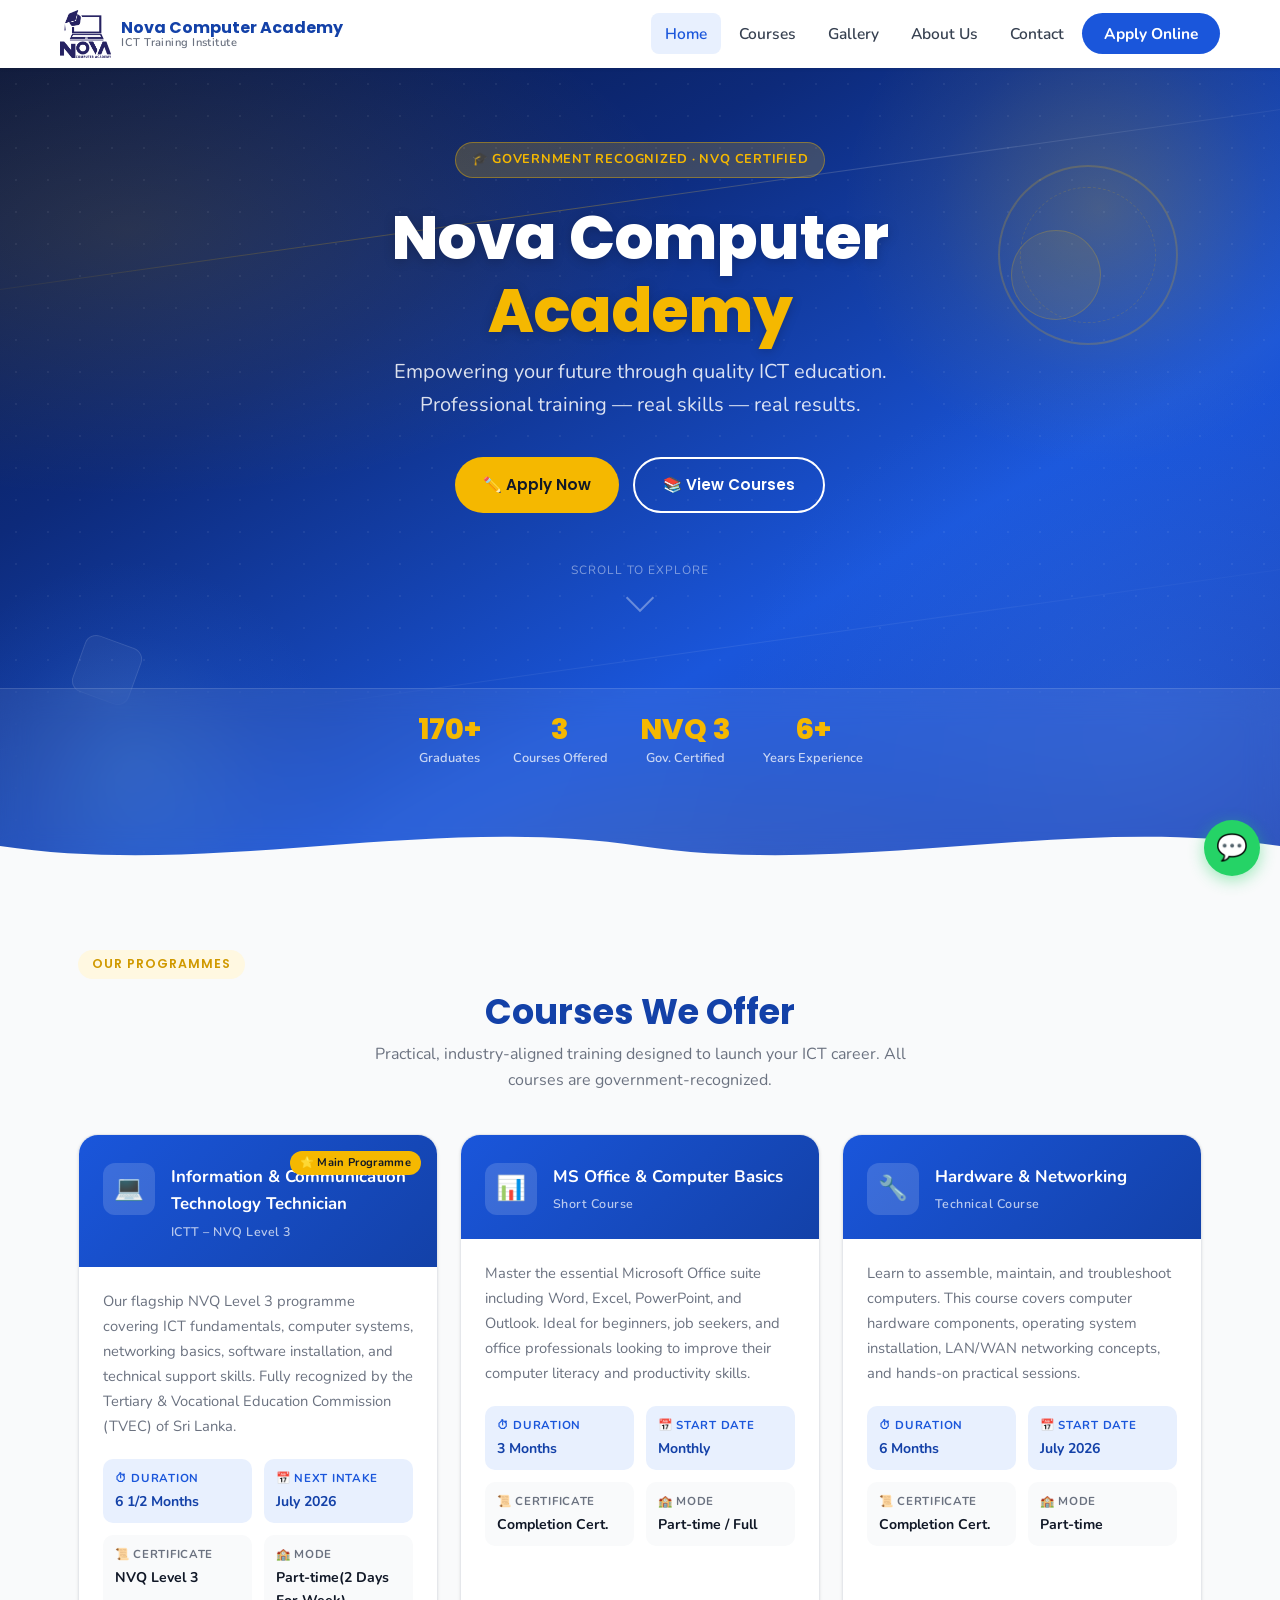
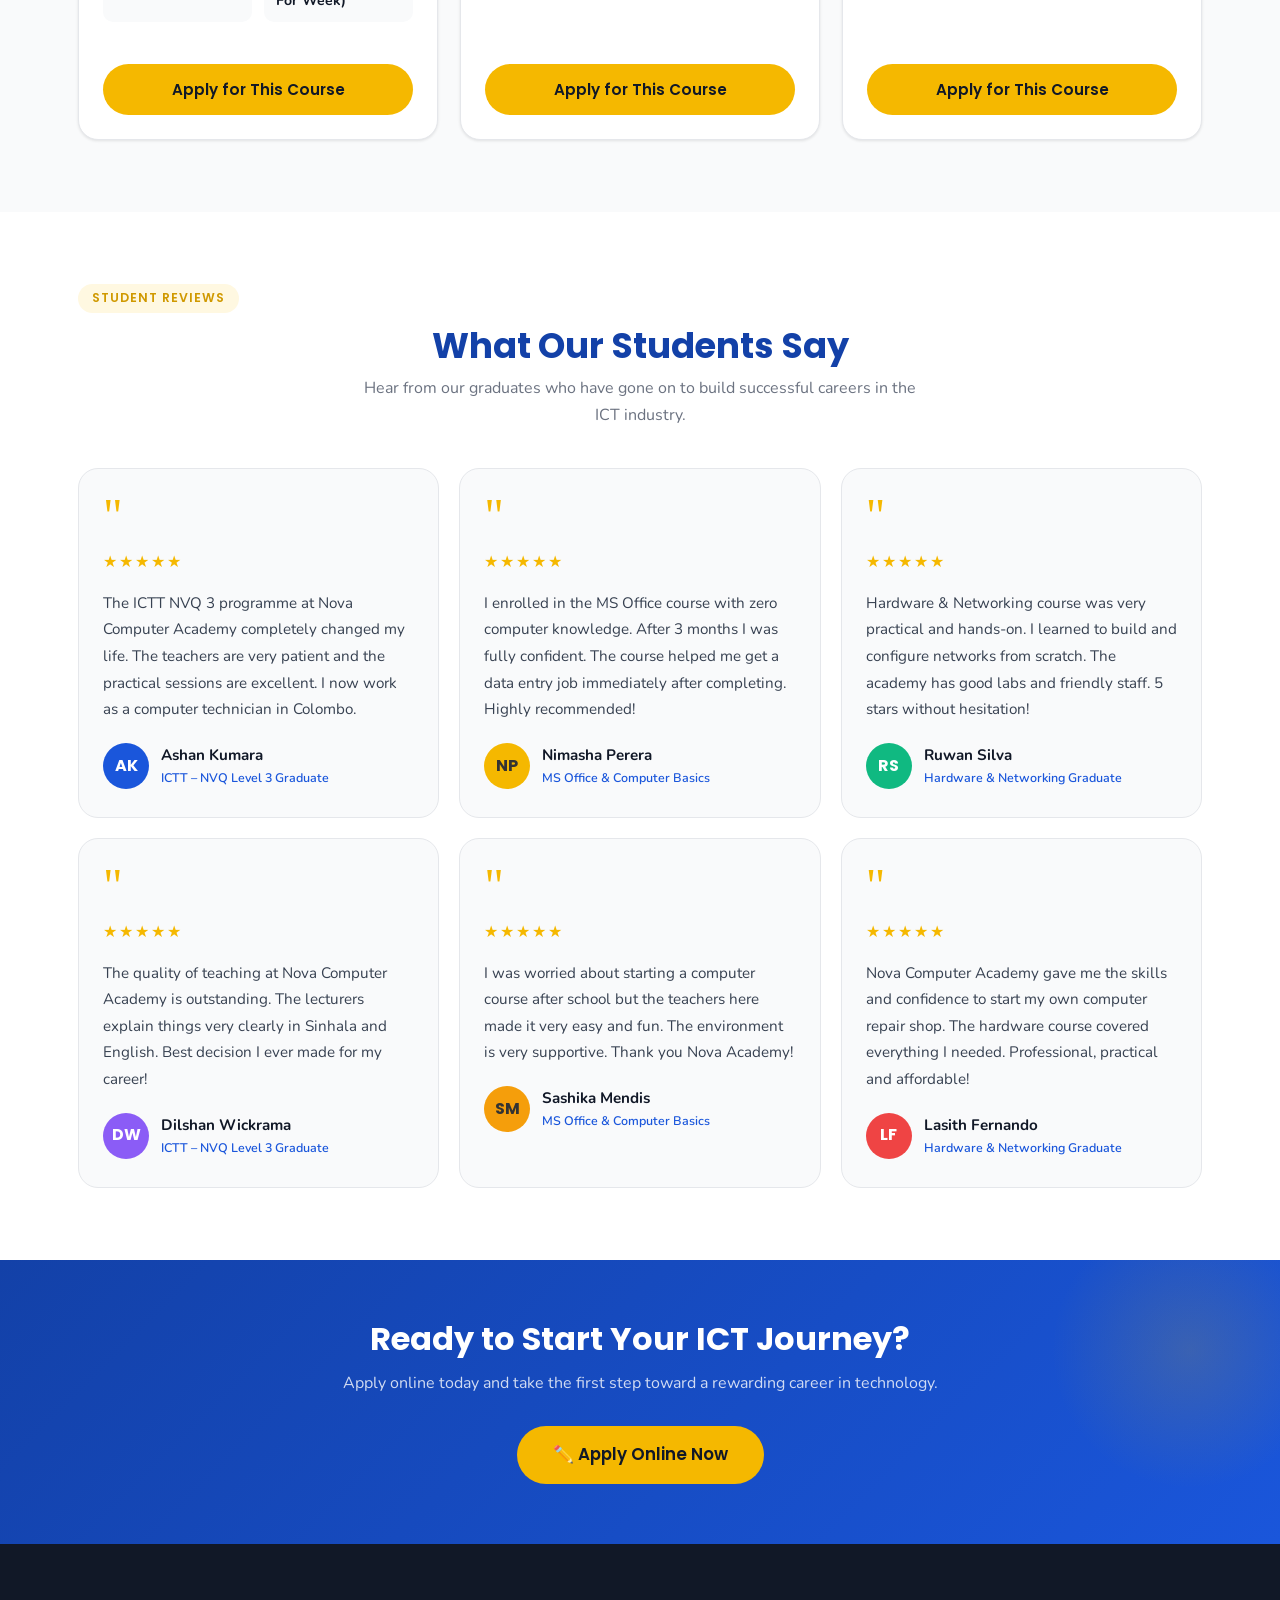
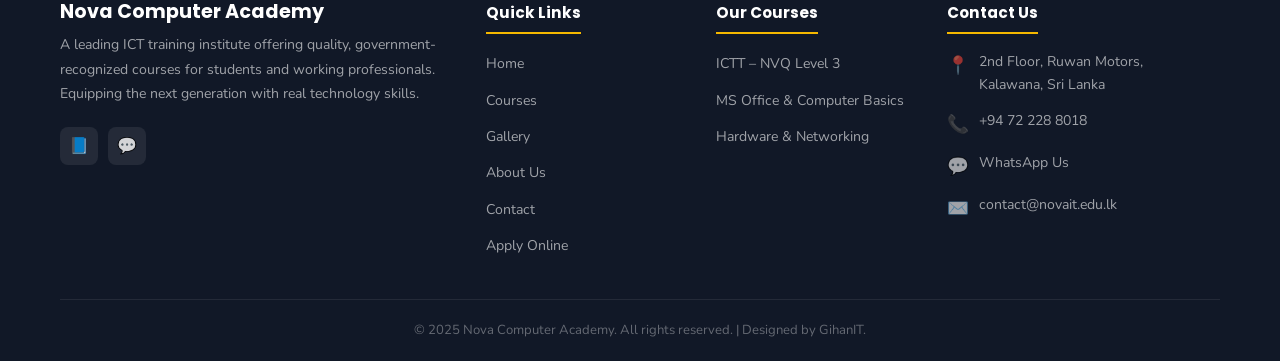
==== index.html @ f2027b59 "initial commit" ====
<!DOCTYPE html>
<html lang="en">
<head>
  <meta charset="UTF-8" />
  <meta name="viewport" content="width=device-width, initial-scale=1.0" />
  <meta name="description" content="Nova Computer Academy – ICT Training Institute in Sri Lanka. NVQ Level 3 ICTT, Hardware & Networking, MS Office courses." />
  <title>Nova Computer Academy | ICT Training Institute</title>
  <link rel="stylesheet" href="css/style.css" />
  <!-- ========== FAVICON — paste inside <head> of all pages ========== -->

<!-- Standard favicon -->
<link rel="icon" type="image/x-icon"        href="images/favicon.ico" />
<link rel="icon" type="image/png" sizes="16x16"  href="images/favicon-16x16.png" />
<link rel="icon" type="image/png" sizes="32x32"  href="images/favicon-32x32.png" />
<link rel="icon" type="image/png" sizes="48x48"  href="images/favicon-48x48.png" />

<!-- Apple devices (iPhone / iPad) -->
<link rel="apple-touch-icon" sizes="180x180" href="images/apple-touch-icon.png" />

<!-- Android / PWA -->
<link rel="icon" type="image/png" sizes="192x192" href="images/icon-192.png" />
<link rel="icon" type="image/png" sizes="512x512" href="images/icon-512.png" />

<!-- Browser tab color (matches your navy blue) -->
<meta name="theme-color" content="#1e2a6e" />

<!-- ================================================================ -->
</head>
<body>

  <!-- ==================== NAVBAR ==================== -->
  <nav class="navbar">
    <div class="nav-inner">
      <!-- LOGO -->
      <a href="index.html" class="nav-logo">
<img src="images/Nova_Logo.png" alt="Nova Computer Academy" style="height:48px; width:auto;" />
        <div class="nav-logo-text">
          <span>Nova Computer Academy</span>
          <span>ICT Training Institute</span>
        </div>
      </a>

      <!-- Hamburger -->
      <button class="nav-toggle" aria-label="Toggle navigation">
        <span></span>
        <span></span>
        <span></span>
      </button>

      <!-- Menu -->
      <ul class="nav-menu">
        <li><a href="index.html">Home</a></li>
        <li><a href="index.html#courses">Courses</a></li>
        <li><a href="gallery.html">Gallery</a></li>
        <li><a href="about.html">About Us</a></li>
        <li><a href="contact.html">Contact</a></li>
        <li><a href="apply.html" class="nav-apply">Apply Online</a></li>
      </ul>
    </div>
  </nav>

  <!-- ==================== HERO ==================== -->
  <section class="hero">
    <!-- Background layers -->
    <div class="hero-bg"></div>
    <div class="hero-overlay"></div>

    <!-- Decorative floating shapes -->
    <div class="hero-shape hero-shape-1"></div>
    <div class="hero-shape hero-shape-2"></div>
    <div class="hero-shape hero-shape-3"></div>

    <div style="width:100%; position:relative; z-index:2;">
      <div class="container">
        <div class="hero-content">
          <div class="hero-badge">🎓 Government Recognized · NVQ Certified</div>

          <h1 class="hero-title">
            Nova Computer<br><span>Academy</span>
          </h1>

          <p class="hero-tagline">
            Empowering your future through quality ICT education.<br>
            Professional training — real skills — real results.
          </p>

          <div class="hero-actions">
            <a href="apply.html" class="btn btn-primary">
              ✏️ Apply Now
            </a>
            <a href="#courses" class="btn btn-outline">
              📚 View Courses
            </a>
          </div>

          <!-- Scroll hint -->
          <div class="hero-scroll-hint">
            <span>Scroll to explore</span>
            <div class="hero-scroll-arrow"></div>
          </div>
        </div>
      </div>

      <!-- Stats Bar -->
      <div class="hero-stats">
        <div class="hero-stat">
          <span class="hero-stat-num">170+</span>
          <span class="hero-stat-label">Graduates</span>
        </div>
        <div class="hero-stat">
          <span class="hero-stat-num">3</span>
          <span class="hero-stat-label">Courses Offered</span>
        </div>
        <div class="hero-stat">
          <span class="hero-stat-num">NVQ 3</span>
          <span class="hero-stat-label">Gov. Certified</span>
        </div>
        <div class="hero-stat">
          <span class="hero-stat-num">6+</span>
          <span class="hero-stat-label">Years Experience</span>
        </div>
      </div>
    </div>

    <!-- Wave divider at bottom -->
    <div class="hero-wave">
      <svg viewBox="0 0 1440 64" preserveAspectRatio="none" xmlns="http://www.w3.org/2000/svg">
        <path d="M0,32 C240,64 480,0 720,32 C960,64 1200,0 1440,32 L1440,64 L0,64 Z" fill="#f9fafb"/>
      </svg>
    </div>
  </section>

  <!-- ==================== COURSES ==================== -->
  <section class="courses" id="courses">
    <div class="container">
      <div class="section-label">Our Programmes</div>
      <h2 class="section-title">Courses We Offer</h2>
      <p class="section-subtitle">
        Practical, industry-aligned training designed to launch your ICT career. All courses are government-recognized.
      </p>

      <div class="course-grid">

        <!-- Course 1: ICTT NVQ 3 (Main Programme) -->
        <div class="course-card fade-in">
          <div class="course-card-header">
            <div class="course-icon">💻</div>
            <div>
              <div class="course-card-title">Information & Communication Technology Technician</div>
              <div class="course-card-code">ICTT – NVQ Level 3</div>
            </div>
            <div class="course-badge">⭐ Main Programme</div>
          </div>
          <div class="course-card-body">
            <p class="course-description">
              Our flagship NVQ Level 3 programme covering ICT fundamentals, computer systems, networking basics, software installation, and technical support skills. Fully recognized by the Tertiary &amp; Vocational Education Commission (TVEC) of Sri Lanka.
            </p>
            <div class="course-meta">
              <div class="course-meta-item highlight">
                <span class="course-meta-label">⏱ Duration</span>
                <span class="course-meta-value">6 1/2 Months</span>
              </div>
              <div class="course-meta-item highlight">
                <span class="course-meta-label">📅 Next Intake</span>
                <span class="course-meta-value">July 2026</span>
                <!-- EDIT: Update with your actual next intake date -->
              </div>
              <div class="course-meta-item">
                <span class="course-meta-label">📜 Certificate</span>
                <span class="course-meta-value">NVQ Level 3</span>
              </div>
              <div class="course-meta-item">
                <span class="course-meta-label">🏫 Mode</span>
                <span class="course-meta-value">Part-time(2 Days For Week)</span>
              </div>
            </div>
          </div>
          <div class="course-card-footer">
            <a href="apply.html" class="btn btn-primary">Apply for This Course</a>
          </div>
        </div>

        <!-- Course 2: MS Office / Computer Basics -->
        <div class="course-card fade-in">
          <div class="course-card-header">
            <div class="course-icon">📊</div>
            <div>
              <div class="course-card-title">MS Office & Computer Basics</div>
              <div class="course-card-code">Short Course</div>
            </div>
          </div>
          <div class="course-card-body">
            <p class="course-description">
              Master the essential Microsoft Office suite including Word, Excel, PowerPoint, and Outlook. Ideal for beginners, job seekers, and office professionals looking to improve their computer literacy and productivity skills.
            </p>
            <div class="course-meta">
              <div class="course-meta-item highlight">
                <span class="course-meta-label">⏱ Duration</span>
                <span class="course-meta-value">3 Months</span>
              </div>
              <div class="course-meta-item highlight">
                <span class="course-meta-label">📅 Start Date</span>
                <span class="course-meta-value">Monthly</span>
                <!-- EDIT: Update with your actual start dates -->
              </div>
              <div class="course-meta-item">
                <span class="course-meta-label">📜 Certificate</span>
                <span class="course-meta-value">Completion Cert.</span>
              </div>
              <div class="course-meta-item">
                <span class="course-meta-label">🏫 Mode</span>
                <span class="course-meta-value">Part-time / Full</span>
              </div>
            </div>
          </div>
          <div class="course-card-footer">
            <a href="apply.html" class="btn btn-primary">Apply for This Course</a>
          </div>
        </div>

        <!-- Course 3: Hardware & Networking -->
        <div class="course-card fade-in">
          <div class="course-card-header">
            <div class="course-icon">🔧</div>
            <div>
              <div class="course-card-title">Hardware & Networking</div>
              <div class="course-card-code">Technical Course</div>
            </div>
          </div>
          <div class="course-card-body">
            <p class="course-description">
              Learn to assemble, maintain, and troubleshoot computers. This course covers computer hardware components, operating system installation, LAN/WAN networking concepts, and hands-on practical sessions.
            </p>
            <div class="course-meta">
              <div class="course-meta-item highlight">
                <span class="course-meta-label">⏱ Duration</span>
                <span class="course-meta-value">6 Months</span>
              </div>
              <div class="course-meta-item highlight">
                <span class="course-meta-label">📅 Start Date</span>
                <span class="course-meta-value">July 2026</span>
                <!-- EDIT: Update with your actual start date -->
              </div>
              <div class="course-meta-item">
                <span class="course-meta-label">📜 Certificate</span>
                <span class="course-meta-value">Completion Cert.</span>
              </div>
              <div class="course-meta-item">
                <span class="course-meta-label">🏫 Mode</span>
                <span class="course-meta-value">Part-time</span>
              </div>
            </div>
          </div>
          <div class="course-card-footer">
            <a href="apply.html" class="btn btn-primary">Apply for This Course</a>
          </div>
        </div>

      </div><!-- /.course-grid -->
    </div>
  </section>

  <!-- ==================== REVIEWS ==================== -->
  <section class="reviews" id="reviews">
    <div class="container">
      <div class="section-label">Student Reviews</div>
      <h2 class="section-title">What Our Students Say</h2>
      <p class="section-subtitle">
        Hear from our graduates who have gone on to build successful careers in the ICT industry.
      </p>

      <div class="reviews-grid">

        <div class="review-card fade-in">
          <div class="review-quote">"</div>
          <div class="review-stars">★★★★★</div>
          <p class="review-text">
            The ICTT NVQ 3 programme at Nova Computer Academy completely changed my life. The teachers are very patient and the practical sessions are excellent. I now work as a computer technician in Colombo.
          </p>
          <div class="review-author">
            <div class="review-avatar">AK</div>
            <div>
              <div class="review-name">Ashan Kumara</div>
              <div class="review-course">ICTT – NVQ Level 3 Graduate</div>
            </div>
          </div>
        </div>

        <div class="review-card fade-in">
          <div class="review-quote">"</div>
          <div class="review-stars">★★★★★</div>
          <p class="review-text">
            I enrolled in the MS Office course with zero computer knowledge. After 3 months I was fully confident. The course helped me get a data entry job immediately after completing. Highly recommended!
          </p>
          <div class="review-author">
            <div class="review-avatar" style="background:var(--yellow);color:#333;">NP</div>
            <div>
              <div class="review-name">Nimasha Perera</div>
              <div class="review-course">MS Office & Computer Basics</div>
            </div>
          </div>
        </div>

        <div class="review-card fade-in">
          <div class="review-quote">"</div>
          <div class="review-stars">★★★★★</div>
          <p class="review-text">
            Hardware & Networking course was very practical and hands-on. I learned to build and configure networks from scratch. The academy has good labs and friendly staff. 5 stars without hesitation!
          </p>
          <div class="review-author">
            <div class="review-avatar" style="background:#10b981;">RS</div>
            <div>
              <div class="review-name">Ruwan Silva</div>
              <div class="review-course">Hardware & Networking Graduate</div>
            </div>
          </div>
        </div>

        <div class="review-card fade-in">
          <div class="review-quote">"</div>
          <div class="review-stars">★★★★★</div>
          <p class="review-text">
            The quality of teaching at Nova Computer Academy is outstanding. The lecturers explain things very clearly in Sinhala and English. Best decision I ever made for my career!
          </p>
          <div class="review-author">
            <div class="review-avatar" style="background:#8b5cf6;">DW</div>
            <div>
              <div class="review-name">Dilshan Wickrama</div>
              <div class="review-course">ICTT – NVQ Level 3 Graduate</div>
            </div>
          </div>
        </div>

        <div class="review-card fade-in">
          <div class="review-quote">"</div>
          <div class="review-stars">★★★★★</div>
          <p class="review-text">
            I was worried about starting a computer course after school but the teachers here made it very easy and fun. The environment is very supportive. Thank you Nova Academy!
          </p>
          <div class="review-author">
            <div class="review-avatar" style="background:#f59e0b;color:#333;">SM</div>
            <div>
              <div class="review-name">Sashika Mendis</div>
              <div class="review-course">MS Office & Computer Basics</div>
            </div>
          </div>
        </div>

        <div class="review-card fade-in">
          <div class="review-quote">"</div>
          <div class="review-stars">★★★★★</div>
          <p class="review-text">
            Nova Computer Academy gave me the skills and confidence to start my own computer repair shop. The hardware course covered everything I needed. Professional, practical and affordable!
          </p>
          <div class="review-author">
            <div class="review-avatar" style="background:#ef4444;">LF</div>
            <div>
              <div class="review-name">Lasith Fernando</div>
              <div class="review-course">Hardware & Networking Graduate</div>
            </div>
          </div>
        </div>

      </div><!-- /.reviews-grid -->
    </div>
  </section>

  <!-- ==================== CTA BANNER ==================== -->
  <section class="cta-banner">
    <div class="container">
      <h2>Ready to Start Your ICT Journey?</h2>
      <p>Apply online today and take the first step toward a rewarding career in technology.</p>
      <a href="apply.html" class="btn btn-primary" style="font-size:1.05rem; padding: 15px 36px;">
        ✏️ Apply Online Now
      </a>
    </div>
  </section>

  <!-- ==================== FOOTER ==================== -->
  <footer class="footer">
    <div class="footer-grid">

      <!-- Brand -->
      <div class="footer-brand">
        <h3>Nova Computer Academy</h3>
        <p>
          A leading ICT training institute offering quality, government-recognized courses for students and working professionals.
          Equipping the next generation with real technology skills.
        </p>
        <!-- EDIT: Add your actual social media links below -->
        <div class="footer-social">
          <a href="https://web.facebook.com/profile.php?id=100064031377372" title="Facebook">📘</a>
          <a href="https://wa.me/94722288018" title="WhatsApp">💬</a>
        </div>
      </div>

      <!-- Quick Links -->
      <div class="footer-col">
        <h4>Quick Links</h4>
        <ul>
          <li><a href="index.html">Home</a></li>
          <li><a href="index.html#courses">Courses</a></li>
          <li><a href="gallery.html">Gallery</a></li>
          <li><a href="about.html">About Us</a></li>
          <li><a href="contact.html">Contact</a></li>
          <li><a href="apply.html">Apply Online</a></li>
        </ul>
      </div>

      <!-- Courses -->
      <div class="footer-col">
        <h4>Our Courses</h4>
        <ul>
          <li><a href="index.html#courses">ICTT – NVQ Level 3</a></li>
          <li><a href="index.html#courses">MS Office & Computer Basics</a></li>
          <li><a href="index.html#courses">Hardware & Networking</a></li>
        </ul>
      </div>

      <!-- Contact -->
      <div class="footer-col">
        <h4>Contact Us</h4>
        <!-- EDIT: Replace all contact details below with your real info -->
        <div class="footer-contact-item">
          <span>📍</span>
          <span>2nd Floor, Ruwan Motors,<br>Kalawana, Sri Lanka <!-- EDIT ADDRESS --></span>
        </div>
        <div class="footer-contact-item">
          <span>📞</span>
          <a href="tel:+94722288018">+94 72 228 8018</a> <!-- EDIT PHONE -->
        </div>
        <div class="footer-contact-item">
          <span>💬</span>
          <a href="https://wa.me/94722288018" target="_blank">WhatsApp Us</a> <!-- EDIT WA NUMBER -->
        </div>
        <div class="footer-contact-item">
          <span>✉️</span>
          <a href="mailto:contact@novait.edu.lk">contact@novait.edu.lk</a>
        </div>
      </div>

    </div>

    <div class="footer-bottom">
      <p>© 2025 Nova Computer Academy. All rights reserved. | Designed by GihanIT.</p>
    </div>
  </footer>

  <!-- ==================== FLOATING BUTTONS ==================== -->
  <!-- EDIT: Replace 94XXXXXXXXX with your WhatsApp number (no +, no spaces) -->
  <a href="https://wa.me/94722288018?text=Hello%2C%20I%20want%20to%20enquire%20about%20your%20courses." 
     class="whatsapp-float" target="_blank" title="Chat on WhatsApp">💬</a>

  <button class="back-to-top" title="Back to top">▲</button>

  <script src="js/main.js"></script>
</body>
</html>
---- css/style.css ----
/* ============================================================
   Nova Computer Academy - Main Stylesheet
   Mobile-First | Blue + Yellow Theme
   ============================================================ */

/* ---------- Google Fonts ---------- */
@import url('https://fonts.googleapis.com/css2?family=Poppins:wght@300;400;500;600;700;800&family=Nunito:wght@400;600;700&display=swap');

/* ---------- CSS Variables ---------- */
:root {
  --blue:        #1a56db;
  --blue-dark:   #1341a8;
  --blue-light:  #e8f0fe;
  --yellow:      #f5b800;
  --yellow-dark: #d09900;
  --yellow-light:#fff8e1;
  --white:       #ffffff;
  --gray-50:     #f9fafb;
  --gray-100:    #f3f4f6;
  --gray-200:    #e5e7eb;
  --gray-500:    #6b7280;
  --gray-700:    #374151;
  --gray-900:    #111827;
  --shadow-sm:   0 1px 3px rgba(0,0,0,0.10);
  --shadow-md:   0 4px 16px rgba(0,0,0,0.12);
  --shadow-lg:   0 8px 32px rgba(0,0,0,0.16);
  --radius:      12px;
  --radius-lg:   20px;
  --transition:  0.25s ease;
}

/* ---------- Reset & Base ---------- */
*, *::before, *::after { box-sizing: border-box; margin: 0; padding: 0; }

html { scroll-behavior: smooth; font-size: 16px; }

body {
  font-family: 'Nunito', sans-serif;
  color: var(--gray-900);
  background: var(--white);
  line-height: 1.65;
  overflow-x: hidden;
}

h1, h2, h3, h4, h5 {
  font-family: 'Poppins', sans-serif;
  line-height: 1.2;
  font-weight: 700;
}

a { text-decoration: none; color: inherit; }
img { max-width: 100%; display: block; }
ul { list-style: none; }
button, input, select, textarea { font-family: inherit; }

/* ---------- Utility Classes ---------- */
.container {
  width: 100%;
  max-width: 1160px;
  margin: 0 auto;
  padding: 0 18px;
}

.section-title {
  font-size: clamp(1.5rem, 4vw, 2.2rem);
  color: var(--blue-dark);
  margin-bottom: 8px;
  text-align: center;
}

.section-subtitle {
  color: var(--gray-500);
  font-size: 1rem;
  text-align: center;
  margin-bottom: 40px;
  max-width: 560px;
  margin-left: auto;
  margin-right: auto;
}

.section-label {
  display: inline-block;
  background: var(--yellow-light);
  color: var(--yellow-dark);
  font-family: 'Poppins', sans-serif;
  font-weight: 600;
  font-size: 0.78rem;
  letter-spacing: 0.08em;
  text-transform: uppercase;
  padding: 4px 14px;
  border-radius: 50px;
  margin-bottom: 12px;
}

.btn {
  display: inline-flex;
  align-items: center;
  gap: 8px;
  padding: 13px 28px;
  border-radius: 50px;
  font-family: 'Poppins', sans-serif;
  font-weight: 600;
  font-size: 0.95rem;
  cursor: pointer;
  border: none;
  transition: all var(--transition);
  text-align: center;
}

.btn-primary {
  background: var(--yellow);
  color: var(--gray-900);
}
.btn-primary:hover {
  background: var(--yellow-dark);
  transform: translateY(-2px);
  box-shadow: 0 6px 20px rgba(245,184,0,0.4);
}

.btn-outline {
  background: transparent;
  color: var(--white);
  border: 2px solid var(--white);
}
.btn-outline:hover {
  background: var(--white);
  color: var(--blue);
  transform: translateY(-2px);
}

.btn-blue {
  background: var(--blue);
  color: var(--white);
}
.btn-blue:hover {
  background: var(--blue-dark);
  transform: translateY(-2px);
  box-shadow: 0 6px 20px rgba(26,86,219,0.35);
}

/* ---------- NAVBAR ---------- */
.navbar {
  position: sticky;
  top: 0;
  z-index: 1000;
  background: var(--white);
  box-shadow: var(--shadow-sm);
  padding: 0 18px;
}

.nav-inner {
  max-width: 1160px;
  margin: 0 auto;
  display: flex;
  align-items: center;
  justify-content: space-between;
  height: 68px;
}

.nav-logo {
  display: flex;
  align-items: center;
  gap: 10px;
}

.nav-logo-icon {
  width: 44px;
  height: 44px;
  background: var(--blue);
  border-radius: 10px;
  display: flex;
  align-items: center;
  justify-content: center;
  font-family: 'Poppins', sans-serif;
  font-weight: 800;
  font-size: 1.1rem;
  color: var(--yellow);
  flex-shrink: 0;
  /* Replace with: <img src="images/logo.png" alt="Logo"> */
}

.nav-logo-text {
  display: flex;
  flex-direction: column;
  line-height: 1.1;
}

.nav-logo-text span:first-child {
  font-family: 'Poppins', sans-serif;
  font-weight: 700;
  font-size: 1rem;
  color: var(--blue-dark);
}

.nav-logo-text span:last-child {
  font-size: 0.7rem;
  color: var(--gray-500);
  font-weight: 600;
  letter-spacing: 0.04em;
}

/* Hamburger */
.nav-toggle {
  display: flex;
  flex-direction: column;
  gap: 5px;
  cursor: pointer;
  background: none;
  border: none;
  padding: 4px;
}

.nav-toggle span {
  display: block;
  width: 26px;
  height: 3px;
  background: var(--blue);
  border-radius: 3px;
  transition: all var(--transition);
}

.nav-toggle.active span:nth-child(1) { transform: translateY(8px) rotate(45deg); }
.nav-toggle.active span:nth-child(2) { opacity: 0; }
.nav-toggle.active span:nth-child(3) { transform: translateY(-8px) rotate(-45deg); }

/* Nav Menu */
.nav-menu {
  display: none;
  flex-direction: column;
  background: var(--white);
  position: absolute;
  top: 68px;
  left: 0; right: 0;
  border-top: 3px solid var(--yellow);
  padding: 16px 18px 24px;
  box-shadow: var(--shadow-md);
  gap: 4px;
}

.nav-menu.open { display: flex; }

.nav-menu a {
  padding: 10px 14px;
  border-radius: 8px;
  font-weight: 600;
  color: var(--gray-700);
  font-size: 0.97rem;
  transition: all var(--transition);
}

.nav-menu a:hover, .nav-menu a.active {
  background: var(--blue-light);
  color: var(--blue);
}

.nav-menu .nav-apply {
  margin-top: 8px;
  background: var(--blue);
  color: var(--white);
  text-align: center;
  padding: 12px;
  border-radius: 50px;
  font-weight: 700;
}

.nav-menu .nav-apply:hover {
  background: var(--blue-dark);
  box-shadow: var(--shadow-md);
}

/* Desktop nav */
@media (min-width: 900px) {
  .nav-toggle { display: none; }
  .nav-menu {
    display: flex !important;
    flex-direction: row;
    position: static;
    border: none;
    padding: 0;
    box-shadow: none;
    align-items: center;
    gap: 4px;
  }
  .nav-menu .nav-apply {
    margin-top: 0;
    padding: 10px 22px;
  }
}

/* ---------- HERO ---------- */
.hero {
  position: relative;
  min-height: 90vh;
  display: flex;
  align-items: center;
  overflow: hidden;
  background: #0a1f5c;
}

.hero-bg {
  position: absolute;
  inset: 0;
  /* ── Rich multi-stop gradient background ── */
  background:
    radial-gradient(ellipse 80% 60% at 10% 20%,  rgba(245,184,0,0.13) 0%, transparent 55%),
    radial-gradient(ellipse 60% 80% at 90% 80%,  rgba(59,130,246,0.25) 0%, transparent 55%),
    radial-gradient(ellipse 50% 50% at 50% 110%, rgba(245,184,0,0.08) 0%, transparent 60%),
    linear-gradient(150deg, #071540 0%, #0d2a7a 30%, #1a56db 65%, #1e40af 100%);
  opacity: 1;
}

/* Animated glowing orbs */
.hero-bg::before {
  content: '';
  position: absolute;
  top: -120px; right: -80px;
  width: 520px; height: 520px;
  background: radial-gradient(circle, rgba(245,184,0,0.22) 0%, rgba(245,184,0,0.05) 45%, transparent 70%);
  border-radius: 50%;
  animation: float-orb 8s ease-in-out infinite;
}

.hero-bg::after {
  content: '';
  position: absolute;
  bottom: -100px; left: -80px;
  width: 420px; height: 420px;
  background: radial-gradient(circle, rgba(99,179,255,0.18) 0%, rgba(59,130,246,0.06) 45%, transparent 70%);
  border-radius: 50%;
  animation: float-orb 10s ease-in-out infinite reverse;
}

/* Dot-grid pattern overlay */
.hero-overlay {
  position: absolute;
  inset: 0;
  background-image:
    radial-gradient(circle, rgba(255,255,255,0.06) 1px, transparent 1px);
  background-size: 32px 32px;
  /* To use a real photo instead, remove this block and set:
     background: url('images/hero-bg.jpg') center/cover no-repeat; */
}

/* Floating light streak */
.hero-overlay::before {
  content: '';
  position: absolute;
  top: 15%; left: -10%;
  width: 130%; height: 1px;
  background: linear-gradient(90deg, transparent 0%, rgba(245,184,0,0.3) 40%, rgba(255,255,255,0.15) 60%, transparent 100%);
  transform: rotate(-8deg);
}

.hero-overlay::after {
  content: '';
  position: absolute;
  bottom: 28%; left: -10%;
  width: 130%; height: 1px;
  background: linear-gradient(90deg, transparent 0%, rgba(255,255,255,0.08) 50%, transparent 100%);
  transform: rotate(-8deg);
}

@keyframes float-orb {
  0%, 100% { transform: translateY(0px) scale(1); }
  50%       { transform: translateY(-30px) scale(1.05); }
}

.hero-content {
  position: relative;
  z-index: 2;
  color: var(--white);
  text-align: center;
  padding: 60px 0 80px;
  width: 100%;
}

.hero-badge {
  display: inline-flex;
  align-items: center;
  gap: 6px;
  background: rgba(245,184,0,0.2);
  border: 1px solid rgba(245,184,0,0.4);
  color: var(--yellow);
  font-size: 0.8rem;
  font-weight: 700;
  letter-spacing: 0.06em;
  text-transform: uppercase;
  padding: 6px 16px;
  border-radius: 50px;
  margin-bottom: 24px;
}

.hero-title {
  font-size: clamp(2rem, 7vw, 3.8rem);
  font-weight: 800;
  color: var(--white);
  margin-bottom: 8px;
  text-shadow: 0 2px 12px rgba(0,0,0,0.2);
}

.hero-title span { color: var(--yellow); }

.hero-tagline {
  font-size: clamp(1rem, 2.5vw, 1.25rem);
  color: rgba(255,255,255,0.85);
  margin-bottom: 36px;
  max-width: 540px;
  margin-left: auto;
  margin-right: auto;
}

.hero-actions {
  display: flex;
  gap: 14px;
  justify-content: center;
  flex-wrap: wrap;
}

.hero-stats {
  position: relative;
  z-index: 2;
  display: flex;
  justify-content: center;
  background: rgba(255,255,255,0.07);
  backdrop-filter: blur(16px);
  -webkit-backdrop-filter: blur(16px);
  border-top: 1px solid rgba(255,255,255,0.12);
  border-bottom: 3px solid var(--yellow);
  padding: 26px 18px 90px; /* extra bottom for wave overlap */
  flex-wrap: wrap;
  gap: 32px;
}

.hero-stat {
  text-align: center;
  color: var(--white);
}

.hero-stat-num {
  display: block;
  font-family: 'Poppins', sans-serif;
  font-size: 1.8rem;
  font-weight: 800;
  color: var(--yellow);
  line-height: 1;
}

.hero-stat-label {
  font-size: 0.8rem;
  color: rgba(255,255,255,0.75);
  font-weight: 600;
}

/* Hero floating shapes */
.hero-shape {
  position: absolute;
  border-radius: 50%;
  pointer-events: none;
  z-index: 1;
}

.hero-shape-1 {
  width: 180px; height: 180px;
  top: 12%; right: 8%;
  border: 2px solid rgba(245,184,0,0.2);
  animation: spin-slow 18s linear infinite;
}

.hero-shape-1::after {
  content: '';
  position: absolute;
  top: 20px; left: 20px; right: 20px; bottom: 20px;
  border-radius: 50%;
  border: 1px dashed rgba(245,184,0,0.15);
}

.hero-shape-2 {
  width: 90px; height: 90px;
  top: 20%; right: 14%;
  background: rgba(245,184,0,0.08);
  border: 1px solid rgba(245,184,0,0.2);
  animation: float-orb 6s ease-in-out infinite;
}

.hero-shape-3 {
  width: 60px; height: 60px;
  bottom: 22%; left: 6%;
  background: rgba(255,255,255,0.05);
  border: 1px solid rgba(255,255,255,0.1);
  border-radius: 12px;
  transform: rotate(20deg);
  animation: float-orb 9s ease-in-out infinite reverse;
}

@keyframes spin-slow {
  from { transform: rotate(0deg); }
  to   { transform: rotate(360deg); }
}

/* Scroll hint */
.hero-scroll-hint {
  margin-top: 48px;
  display: flex;
  flex-direction: column;
  align-items: center;
  gap: 8px;
  color: rgba(255,255,255,0.45);
  font-size: 0.75rem;
  letter-spacing: 0.08em;
  text-transform: uppercase;
}

.hero-scroll-arrow {
  width: 20px; height: 20px;
  border-right: 2px solid rgba(255,255,255,0.35);
  border-bottom: 2px solid rgba(255,255,255,0.35);
  transform: rotate(45deg);
  animation: bounce-down 1.6s ease-in-out infinite;
}

@keyframes bounce-down {
  0%, 100% { transform: rotate(45deg) translateY(0); opacity: 0.4; }
  50%       { transform: rotate(45deg) translateY(5px); opacity: 1; }
}

/* Wave divider */
.hero-wave {
  position: absolute;
  bottom: 0; left: 0; right: 0;
  line-height: 0;
  z-index: 2;
}

.hero-wave svg {
  width: 100%;
  height: 64px;
  display: block;
}

/* ---------- COURSES ---------- */
.courses { padding: 72px 0; background: var(--gray-50); }

.course-grid {
  display: grid;
  grid-template-columns: 1fr;
  gap: 22px;
}

.course-card {
  background: var(--white);
  border-radius: var(--radius-lg);
  overflow: hidden;
  box-shadow: var(--shadow-sm);
  border: 1px solid var(--gray-200);
  transition: all var(--transition);
  display: flex;
  flex-direction: column;
}

.course-card:hover {
  transform: translateY(-5px);
  box-shadow: var(--shadow-lg);
  border-color: var(--blue);
}

.course-card-header {
  background: linear-gradient(135deg, var(--blue) 0%, var(--blue-dark) 100%);
  padding: 28px 24px 24px;
  display: flex;
  align-items: flex-start;
  gap: 16px;
  position: relative;
}

.course-icon {
  width: 52px;
  height: 52px;
  background: rgba(255,255,255,0.15);
  border-radius: 12px;
  display: flex;
  align-items: center;
  justify-content: center;
  font-size: 1.5rem;
  flex-shrink: 0;
}

.course-card-title {
  color: var(--white);
  font-size: 1.05rem;
  font-weight: 700;
  margin-bottom: 4px;
}

.course-card-code {
  color: rgba(255,255,255,0.7);
  font-size: 0.78rem;
  font-weight: 600;
  letter-spacing: 0.04em;
}

.course-badge {
  position: absolute;
  top: 16px; right: 16px;
  background: var(--yellow);
  color: var(--gray-900);
  font-size: 0.7rem;
  font-weight: 700;
  padding: 3px 10px;
  border-radius: 50px;
  letter-spacing: 0.03em;
}

.course-card-body {
  padding: 22px 24px;
  flex: 1;
}

.course-description {
  color: var(--gray-500);
  font-size: 0.92rem;
  margin-bottom: 20px;
  line-height: 1.7;
}

.course-meta {
  display: grid;
  grid-template-columns: 1fr 1fr;
  gap: 12px;
  margin-bottom: 20px;
}

.course-meta-item {
  background: var(--gray-50);
  border-radius: 10px;
  padding: 10px 12px;
  display: flex;
  flex-direction: column;
  gap: 2px;
}

.course-meta-label {
  font-size: 0.72rem;
  color: var(--gray-500);
  font-weight: 700;
  text-transform: uppercase;
  letter-spacing: 0.06em;
}

.course-meta-value {
  font-size: 0.88rem;
  color: var(--gray-900);
  font-weight: 700;
}

.course-meta-item.highlight { background: var(--blue-light); }
.course-meta-item.highlight .course-meta-label { color: var(--blue); }
.course-meta-item.highlight .course-meta-value { color: var(--blue-dark); }

.course-card-footer {
  padding: 0 24px 24px;
}

.course-card-footer .btn { width: 100%; justify-content: center; }

@media (min-width: 640px) {
  .course-grid { grid-template-columns: 1fr 1fr; }
}

@media (min-width: 960px) {
  .course-grid { grid-template-columns: repeat(3, 1fr); }
}

/* ---------- REVIEWS ---------- */
.reviews { padding: 72px 0; background: var(--white); }

.reviews-grid {
  display: grid;
  grid-template-columns: 1fr;
  gap: 20px;
}

.review-card {
  background: var(--gray-50);
  border-radius: var(--radius-lg);
  padding: 28px 24px;
  border: 1px solid var(--gray-200);
  position: relative;
  transition: all var(--transition);
}

.review-card:hover {
  box-shadow: var(--shadow-md);
  border-color: var(--yellow);
}

.review-quote {
  font-size: 3rem;
  color: var(--yellow);
  line-height: 0.8;
  margin-bottom: 14px;
  font-family: Georgia, serif;
}

.review-text {
  color: var(--gray-700);
  font-size: 0.95rem;
  line-height: 1.75;
  margin-bottom: 20px;
}

.review-stars {
  color: var(--yellow);
  font-size: 1rem;
  margin-bottom: 14px;
  letter-spacing: 2px;
}

.review-author {
  display: flex;
  align-items: center;
  gap: 12px;
}

.review-avatar {
  width: 46px;
  height: 46px;
  border-radius: 50%;
  background: var(--blue);
  display: flex;
  align-items: center;
  justify-content: center;
  font-family: 'Poppins', sans-serif;
  font-weight: 700;
  font-size: 1rem;
  color: var(--white);
  flex-shrink: 0;
}

.review-name {
  font-weight: 700;
  color: var(--gray-900);
  font-size: 0.95rem;
}

.review-course {
  font-size: 0.78rem;
  color: var(--blue);
  font-weight: 600;
}

@media (min-width: 640px) {
  .reviews-grid { grid-template-columns: 1fr 1fr; }
}

@media (min-width: 960px) {
  .reviews-grid { grid-template-columns: repeat(3, 1fr); }
}

/* ---------- CTA BANNER ---------- */
.cta-banner {
  background: linear-gradient(135deg, var(--blue-dark) 0%, var(--blue) 100%);
  padding: 60px 18px;
  text-align: center;
  position: relative;
  overflow: hidden;
}

.cta-banner::before {
  content: '';
  position: absolute;
  top: -50px; right: -50px;
  width: 280px; height: 280px;
  background: radial-gradient(circle, rgba(245,184,0,0.15) 0%, transparent 70%);
  border-radius: 50%;
}

.cta-banner h2 {
  color: var(--white);
  font-size: clamp(1.4rem, 4vw, 2rem);
  margin-bottom: 12px;
}

.cta-banner p {
  color: rgba(255,255,255,0.8);
  margin-bottom: 30px;
  font-size: 1rem;
}

/* ---------- FOOTER ---------- */
.footer {
  background: var(--gray-900);
  color: rgba(255,255,255,0.8);
  padding: 56px 18px 0;
}

.footer-grid {
  max-width: 1160px;
  margin: 0 auto;
  display: grid;
  grid-template-columns: 1fr;
  gap: 36px;
}

.footer-brand h3 {
  color: var(--white);
  font-size: 1.2rem;
  margin-bottom: 10px;
}

.footer-brand p {
  font-size: 0.88rem;
  line-height: 1.75;
  color: rgba(255,255,255,0.6);
  margin-bottom: 20px;
}

.footer-social {
  display: flex;
  gap: 10px;
}

.footer-social a {
  width: 38px;
  height: 38px;
  border-radius: 8px;
  background: rgba(255,255,255,0.08);
  display: flex;
  align-items: center;
  justify-content: center;
  font-size: 1rem;
  transition: all var(--transition);
}

.footer-social a:hover {
  background: var(--blue);
  transform: translateY(-2px);
}

.footer-col h4 {
  color: var(--white);
  font-size: 0.95rem;
  font-weight: 700;
  margin-bottom: 16px;
  padding-bottom: 10px;
  border-bottom: 2px solid var(--yellow);
  display: inline-block;
}

.footer-col ul { display: flex; flex-direction: column; gap: 10px; }

.footer-col ul li a {
  color: rgba(255,255,255,0.6);
  font-size: 0.88rem;
  transition: color var(--transition);
}

.footer-col ul li a:hover { color: var(--yellow); }

.footer-contact-item {
  display: flex;
  align-items: flex-start;
  gap: 10px;
  font-size: 0.88rem;
  color: rgba(255,255,255,0.6);
  margin-bottom: 12px;
}

.footer-contact-item span:first-child {
  font-size: 1.1rem;
  margin-top: 1px;
  flex-shrink: 0;
}

.footer-contact-item a { color: rgba(255,255,255,0.6); }
.footer-contact-item a:hover { color: var(--yellow); }

.footer-bottom {
  margin-top: 40px;
  border-top: 1px solid rgba(255,255,255,0.08);
  padding: 20px 0;
  text-align: center;
  font-size: 0.82rem;
  color: rgba(255,255,255,0.35);
  max-width: 1160px;
  margin-left: auto;
  margin-right: auto;
}

@media (min-width: 640px) {
  .footer-grid { grid-template-columns: 1fr 1fr; }
}

@media (min-width: 960px) {
  .footer-grid { grid-template-columns: 2fr 1fr 1fr 1.4fr; }
}

/* ---------- FLOATING WHATSAPP BUTTON ---------- */
.whatsapp-float {
  position: fixed;
  bottom: 24px;
  right: 20px;
  z-index: 999;
  width: 56px;
  height: 56px;
  background: #25d366;
  border-radius: 50%;
  display: flex;
  align-items: center;
  justify-content: center;
  box-shadow: 0 4px 16px rgba(37,211,102,0.45);
  font-size: 1.6rem;
  transition: all var(--transition);
  animation: pulse-wa 2.5s infinite;
}

.whatsapp-float:hover {
  transform: scale(1.1);
  box-shadow: 0 6px 24px rgba(37,211,102,0.6);
  animation: none;
}

@keyframes pulse-wa {
  0%, 100% { box-shadow: 0 4px 16px rgba(37,211,102,0.45); }
  50% { box-shadow: 0 4px 28px rgba(37,211,102,0.75); }
}

/* ---------- BACK TO TOP ---------- */
.back-to-top {
  position: fixed;
  bottom: 90px;
  right: 20px;
  z-index: 998;
  width: 44px;
  height: 44px;
  background: var(--blue);
  border: none;
  border-radius: 50%;
  display: flex;
  align-items: center;
  justify-content: center;
  color: var(--white);
  font-size: 1.1rem;
  cursor: pointer;
  box-shadow: var(--shadow-md);
  transition: all var(--transition);
  opacity: 0;
  transform: translateY(10px);
  pointer-events: none;
}

.back-to-top.visible {
  opacity: 1;
  transform: translateY(0);
  pointer-events: all;
}

.back-to-top:hover {
  background: var(--blue-dark);
  transform: translateY(-2px);
}

/* ---------- FORM STYLES (used on apply & contact pages) ---------- */
.form-section { padding: 60px 0 80px; }

.form-card {
  background: var(--white);
  border-radius: var(--radius-lg);
  box-shadow: var(--shadow-md);
  padding: 36px 28px;
  max-width: 720px;
  margin: 0 auto;
  border: 1px solid var(--gray-200);
}

.form-group {
  margin-bottom: 20px;
}

.form-group label {
  display: block;
  font-weight: 700;
  font-size: 0.9rem;
  color: var(--gray-700);
  margin-bottom: 7px;
}

.form-group label .required {
  color: #ef4444;
  margin-left: 3px;
}

.form-group input,
.form-group select,
.form-group textarea {
  width: 100%;
  padding: 13px 16px;
  border: 2px solid var(--gray-200);
  border-radius: 10px;
  font-size: 0.95rem;
  color: var(--gray-900);
  background: var(--white);
  transition: border-color var(--transition), box-shadow var(--transition);
  outline: none;
  appearance: none;
}

.form-group input:focus,
.form-group select:focus,
.form-group textarea:focus {
  border-color: var(--blue);
  box-shadow: 0 0 0 3px rgba(26,86,219,0.12);
}

.form-group input.error,
.form-group select.error,
.form-group textarea.error {
  border-color: #ef4444;
}

.form-group .error-msg {
  display: none;
  color: #ef4444;
  font-size: 0.8rem;
  margin-top: 5px;
  font-weight: 600;
}

.form-group.has-error .error-msg { display: block; }

.form-group textarea { resize: vertical; min-height: 120px; }

.form-row {
  display: grid;
  grid-template-columns: 1fr;
  gap: 0;
}

@media (min-width: 560px) {
  .form-row { grid-template-columns: 1fr 1fr; gap: 0 20px; }
}

.form-submit {
  text-align: center;
  margin-top: 28px;
}

.form-submit .btn { width: 100%; justify-content: center; font-size: 1rem; padding: 15px; }

.form-notice {
  background: var(--blue-light);
  border-left: 4px solid var(--blue);
  border-radius: 8px;
  padding: 14px 18px;
  font-size: 0.88rem;
  color: var(--blue-dark);
  margin-bottom: 28px;
  font-weight: 600;
}

.alert {
  display: none;
  padding: 16px 20px;
  border-radius: 10px;
  margin-bottom: 20px;
  font-weight: 600;
  font-size: 0.92rem;
}

.alert.success { background: #ecfdf5; color: #065f46; border: 1px solid #a7f3d0; display: block; }
.alert.error   { background: #fef2f2; color: #991b1b; border: 1px solid #fecaca; display: block; }

/* ---------- PAGE HERO (inner pages) ---------- */
.page-hero {
  background: linear-gradient(135deg, var(--blue-dark) 0%, var(--blue) 100%);
  padding: 60px 18px 56px;
  text-align: center;
  position: relative;
  overflow: hidden;
}

.page-hero::after {
  content: '';
  position: absolute;
  bottom: -1px;
  left: 0; right: 0;
  height: 40px;
  background: var(--white);
  clip-path: ellipse(55% 100% at 50% 100%);
}

.page-hero h1 {
  color: var(--white);
  font-size: clamp(1.6rem, 5vw, 2.6rem);
  margin-bottom: 10px;
}

.page-hero p {
  color: rgba(255,255,255,0.8);
  font-size: 1rem;
  max-width: 500px;
  margin: 0 auto;
}

/* ---------- GALLERY ---------- */
.gallery-section { padding: 60px 0 80px; }

.gallery-grid {
  display: grid;
  grid-template-columns: repeat(2, 1fr);
  gap: 12px;
}

@media (min-width: 640px)  { .gallery-grid { grid-template-columns: repeat(3, 1fr); gap: 16px; } }
@media (min-width: 960px)  { .gallery-grid { grid-template-columns: repeat(4, 1fr); } }

.gallery-item {
  border-radius: 12px;
  overflow: hidden;
  position: relative;
  cursor: pointer;
  aspect-ratio: 4/3;
  background: var(--gray-200);
}

.gallery-item img {
  width: 100%;
  height: 100%;
  object-fit: cover;
  transition: transform 0.4s ease;
}

.gallery-item:hover img { transform: scale(1.07); }

.gallery-overlay {
  position: absolute;
  inset: 0;
  background: linear-gradient(to top, rgba(10,30,80,0.7) 0%, transparent 60%);
  opacity: 0;
  transition: opacity var(--transition);
  display: flex;
  align-items: flex-end;
  padding: 14px;
}

.gallery-item:hover .gallery-overlay { opacity: 1; }

.gallery-caption {
  color: var(--white);
  font-size: 0.82rem;
  font-weight: 600;
}

/* Lightbox */
.lightbox {
  display: none;
  position: fixed;
  inset: 0;
  z-index: 9999;
  background: rgba(0,0,0,0.92);
  align-items: center;
  justify-content: center;
  padding: 20px;
}

.lightbox.active { display: flex; }

.lightbox-content {
  position: relative;
  max-width: 900px;
  width: 100%;
  text-align: center;
}

.lightbox-content img {
  border-radius: 12px;
  max-height: 75vh;
  object-fit: contain;
  width: 100%;
  box-shadow: 0 20px 60px rgba(0,0,0,0.5);
}

.lightbox-caption {
  color: var(--white);
  margin-top: 14px;
  font-size: 0.95rem;
  font-weight: 600;
}

.lightbox-close {
  position: absolute;
  top: -16px; right: -16px;
  width: 40px; height: 40px;
  background: var(--white);
  border: none;
  border-radius: 50%;
  font-size: 1.2rem;
  cursor: pointer;
  display: flex;
  align-items: center;
  justify-content: center;
  transition: all var(--transition);
  color: var(--gray-900);
}

.lightbox-close:hover { background: var(--yellow); }

/* ---------- CONTACT PAGE ---------- */
.contact-section { padding: 60px 0 80px; }

.contact-grid {
  display: grid;
  grid-template-columns: 1fr;
  gap: 36px;
  max-width: 1000px;
  margin: 0 auto;
}

@media (min-width: 768px) {
  .contact-grid { grid-template-columns: 1fr 1.3fr; }
}

.contact-info-card {
  background: var(--blue);
  border-radius: var(--radius-lg);
  padding: 36px 28px;
  color: var(--white);
}

.contact-info-card h3 {
  color: var(--white);
  font-size: 1.3rem;
  margin-bottom: 8px;
}

.contact-info-card p {
  color: rgba(255,255,255,0.75);
  font-size: 0.88rem;
  margin-bottom: 28px;
}

.contact-info-item {
  display: flex;
  gap: 14px;
  margin-bottom: 20px;
  align-items: flex-start;
}

.contact-info-icon {
  width: 40px;
  height: 40px;
  background: rgba(255,255,255,0.15);
  border-radius: 10px;
  display: flex;
  align-items: center;
  justify-content: center;
  font-size: 1.1rem;
  flex-shrink: 0;
}

.contact-info-label {
  font-size: 0.75rem;
  color: rgba(255,255,255,0.6);
  font-weight: 700;
  text-transform: uppercase;
  letter-spacing: 0.06em;
  margin-bottom: 2px;
}

.contact-info-value {
  font-size: 0.92rem;
  color: var(--white);
  font-weight: 600;
}

.contact-info-value a { color: var(--white); }
.contact-info-value a:hover { color: var(--yellow); }

.map-placeholder {
  margin-top: 24px;
  border-radius: 10px;
  overflow: hidden;
  aspect-ratio: 16/9;
  background: rgba(255,255,255,0.1);
  display: flex;
  flex-direction: column;
  align-items: center;
  justify-content: center;
  gap: 8px;
  font-size: 0.85rem;
  color: rgba(255,255,255,0.6);
  border: 2px dashed rgba(255,255,255,0.2);
}

/* Replace map-placeholder with this when you have the embed:
   <iframe src="YOUR_GOOGLE_MAPS_EMBED_URL" ... allowfullscreen loading="lazy"></iframe>
*/
.map-placeholder span { font-size: 2rem; }

/* ---------- ABOUT PAGE ---------- */
.about-section { padding: 60px 0 80px; }

.about-content {
  max-width: 800px;
  margin: 0 auto;
}

.about-text p {
  color: var(--gray-700);
  font-size: 1rem;
  line-height: 1.85;
  margin-bottom: 20px;
}

.about-values {
  display: grid;
  grid-template-columns: 1fr 1fr;
  gap: 16px;
  margin-top: 36px;
}

.about-value-card {
  background: var(--gray-50);
  border-radius: var(--radius);
  padding: 22px 18px;
  border: 1px solid var(--gray-200);
  text-align: center;
}

.about-value-icon {
  font-size: 2rem;
  margin-bottom: 10px;
}

.about-value-card h4 {
  font-size: 0.95rem;
  color: var(--blue-dark);
  margin-bottom: 6px;
}

.about-value-card p {
  font-size: 0.82rem;
  color: var(--gray-500);
}

@media (min-width: 600px) {
  .about-values { grid-template-columns: repeat(4, 1fr); }
}

/* ---------- ANIMATIONS ---------- */
.fade-in {
  opacity: 0;
  transform: translateY(24px);
  transition: opacity 0.6s ease, transform 0.6s ease;
}

.fade-in.visible {
  opacity: 1;
  transform: translateY(0);
}

/* ---------- RESPONSIVE TWEAKS ---------- */
@media (max-width: 400px) {
  .hero-actions { flex-direction: column; align-items: center; }
  .hero-stats { gap: 18px; }
  .btn { padding: 12px 22px; font-size: 0.9rem; }
}
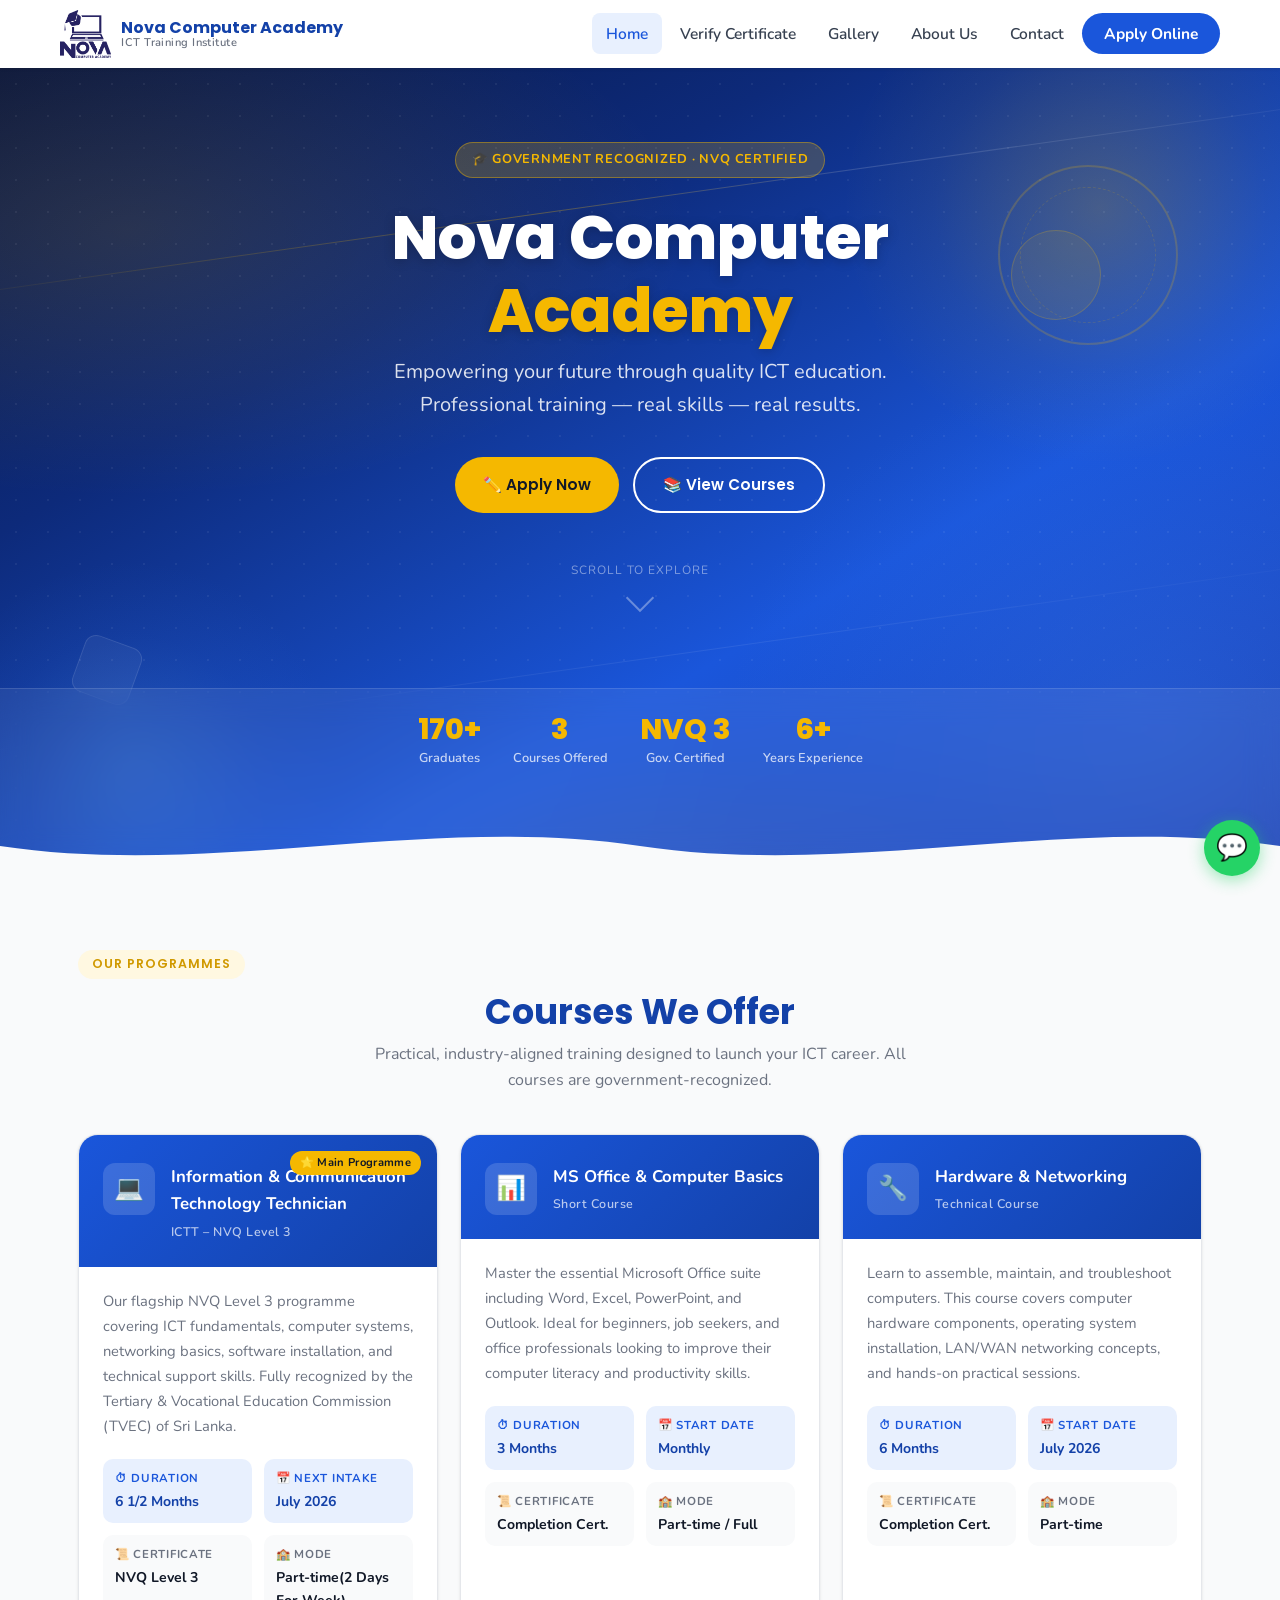
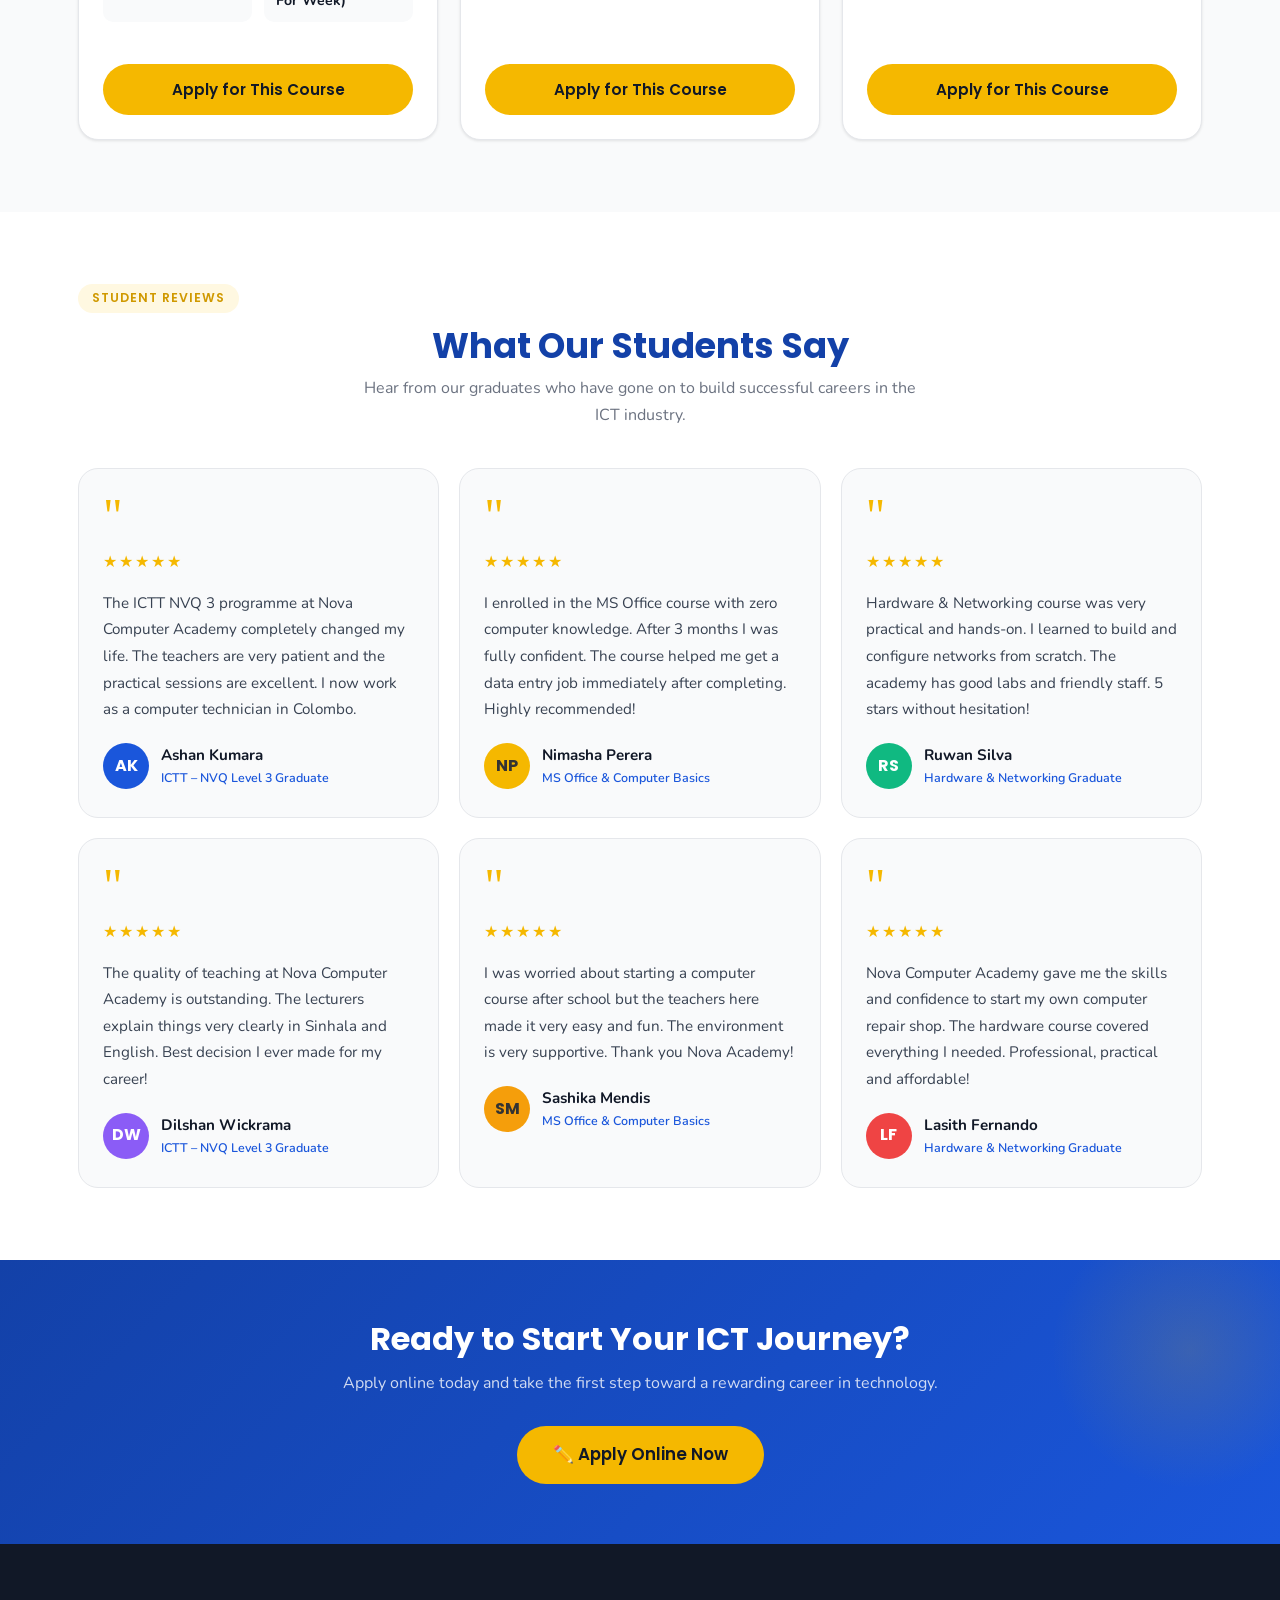
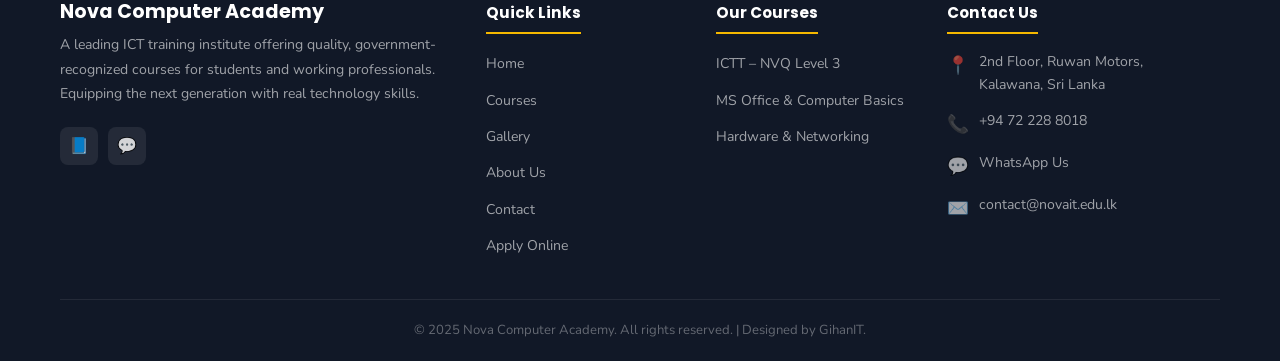
==== commit 34079c3c: "initial commit" ====
--- a/index.html
+++ b/index.html
@@ -50,7 +50,8 @@
       <!-- Menu -->
       <ul class="nav-menu">
         <li><a href="index.html">Home</a></li>
-        <li><a href="index.html#courses">Courses</a></li>
+        <li><a href="verify.html">Verify Certificate</a></li>
+        <!--<li><a href="index.html#courses">Courses</a></li>-->
         <li><a href="gallery.html">Gallery</a></li>
         <li><a href="about.html">About Us</a></li>
         <li><a href="contact.html">Contact</a></li>
